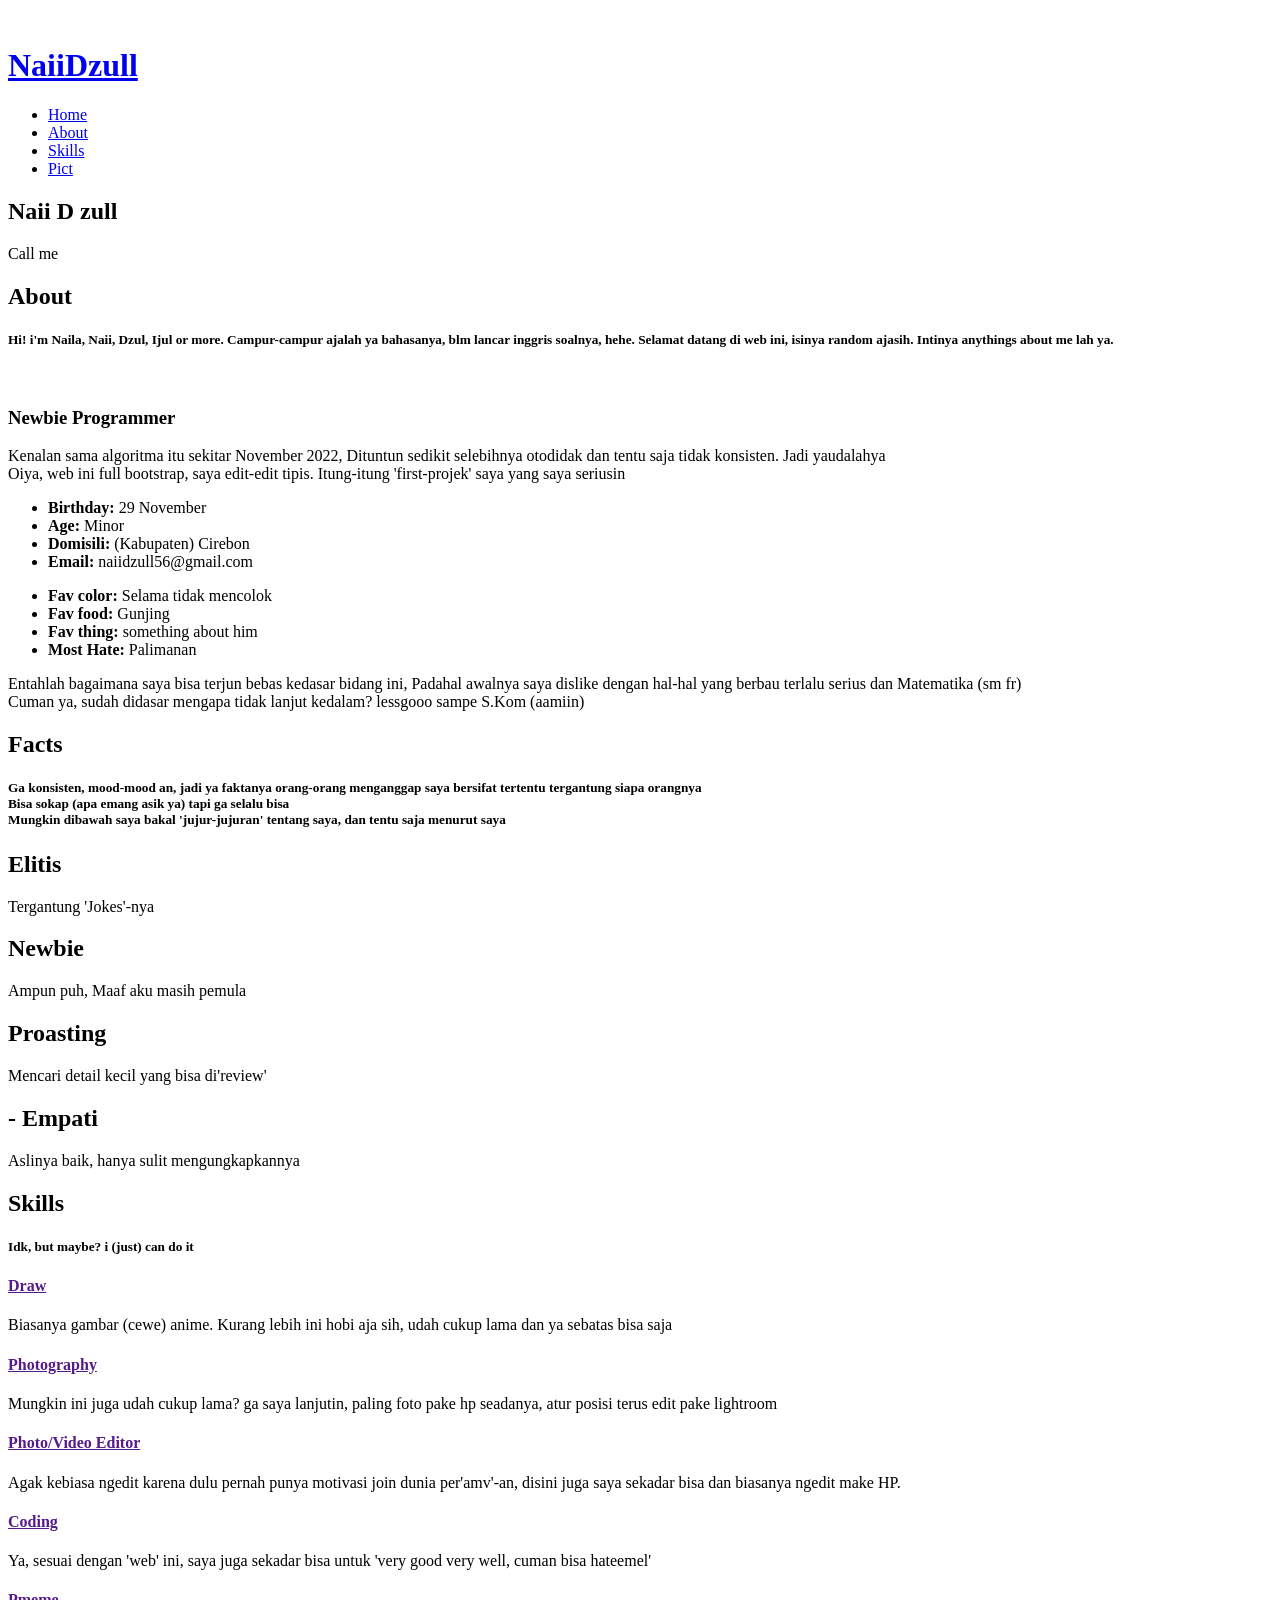
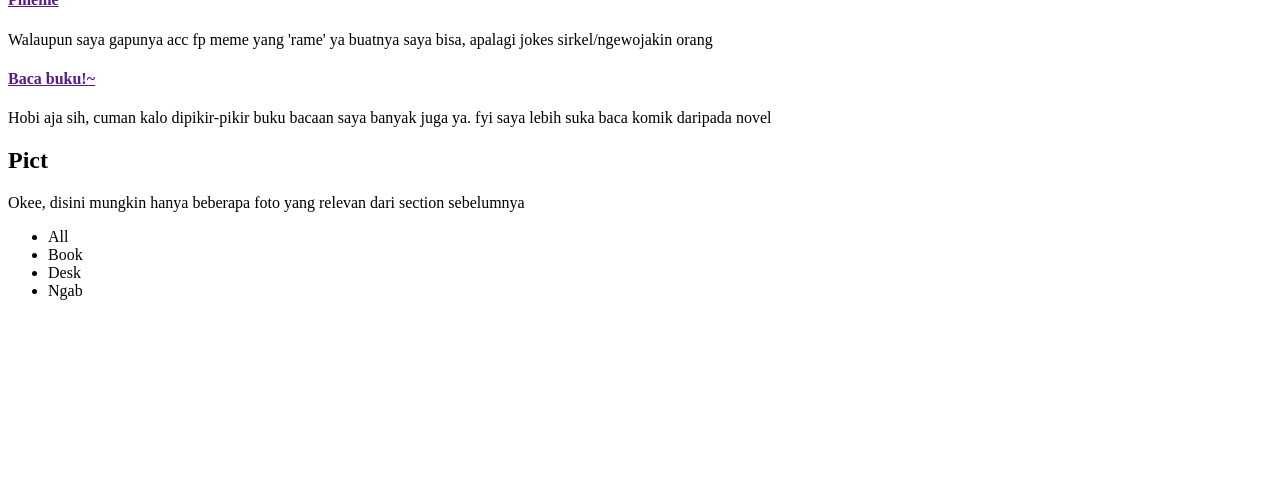
==== index.html @ 6e98211a "oke" ====
<!DOCTYPE html>
<html lang="en">

<head>
  <meta charset="utf-8">
  <meta content="width=device-width, initial-scale=1.0" name="viewport">

  <title>NaiiPortfolioStart</title>
  <meta content="" name="description">
  <meta content="" name="keywords">

  <!-- Favicons -->
  <link href="assets/img/favicon.png" rel="icon">
  <link href="assets/img/apple-touch-icon.png" rel="apple-touch-icon">

  <!-- Google Fonts -->
  <link href="https://fonts.googleapis.com/css?family=Open+Sans:300,300i,400,400i,600,600i,700,700i|Raleway:300,300i,400,400i,500,500i,600,600i,700,700i|Poppins:300,300i,400,400i,500,500i,600,600i,700,700i" rel="stylesheet">

  <!-- Vendor CSS Files -->
  <link href="assets/vendor/aos/aos.css" rel="stylesheet">
  <link href="assets/vendor/bootstrap/css/bootstrap.min.css" rel="stylesheet">
  <link href="assets/vendor/bootstrap-icons/bootstrap-icons.css" rel="stylesheet">
  <link href="assets/vendor/boxicons/css/boxicons.min.css" rel="stylesheet">
  <link href="assets/vendor/glightbox/css/glightbox.min.css" rel="stylesheet">
  <link href="assets/vendor/swiper/swiper-bundle.min.css" rel="stylesheet">


  <!-- Template Main CSS File -->
  <link href="assets/css/style.css" rel="stylesheet">

</head>

<body>

  <!-- ======= Mobile nav toggle button ======= -->
  <i class="bi bi-list mobile-nav-toggle d-xl-none"></i>

  <!-- ======= Header ======= -->
  <header id="header">
    <div class="d-flex flex-column">

      <div class="profile">
        <img src="assets/img/profile-img.jpg" alt="" class="img-fluid rounded-circle">
        <h1 class="text-light"><a href="index.html">NaiiDzull</a></h1>
        <div class="social-links mt-3 text-center">
          <a href="https://github.com/Ndzull" class="github"><i class="bx bxl-github"></i></a>
          <a href="https://www.facebook.com/naiidzull" class="facebook"><i class="bx bxl-facebook"></i></a>
          <a href="https://www.instagram.com/naiidzull_/" class="instagram"><i class="bx bxl-instagram"></i></a>
        </div>
      </div>

      <nav id="navbar" class="nav-menu navbar">
        <ul>
          <li><a href="#hero" class="nav-link scrollto active"><i class="bx bx-home"></i> <span>Home</span></a></li>
          <li><a href="#about" class="nav-link scrollto"><i class="bx bx-user"></i> <span>About</span></a></li>
          <li><a href="#services" class="nav-link scrollto"><i class="bx bx-server"></i> <span>Skills</span></a></li>
          <li><a href="#portfolio" class="nav-link scrollto"><i class="bx bx-book-content"></i> <span>Pict</span></a></li>
          
        </ul>
      </nav><!-- .nav-menu -->
    </div>
  </header><!-- End Header -->

  <!-- ======= Hero Section ======= -->
  <section id="hero" class="d-flex flex-column justify-content-center align-items-center">
    <div class="hero-container" data-aos="fade-in">
      <h1>Naii D zull</h1>
      <p>Call me <span class="typed" data-typed-items="Naii, Dzul, Ijul"></span></p>
    </div>
  </section><!-- End Hero -->

  <main id="main">

    <!-- ======= About Section ======= -->
    <section id="about" class="about">
      <div class="container">

        <div class="section-title">
          <h2>About</h2>
          <h5><p>Hi! i'm Naila, Naii, Dzul, Ijul or more. Campur-campur ajalah ya bahasanya, blm lancar inggris soalnya, hehe. Selamat datang di web ini, isinya random ajasih. Intinya anythings about me lah ya.</p></h5>
        </div>

        <div class="row">
          <div class="col-lg-4" data-aos="fade-right">
            <img src="assets/img/profile-img.jpg" class="img-fluid" alt="">
          </div>
          <div class="col-lg-8 pt-4 pt-lg-0 content" data-aos="fade-left">
            <h3>Newbie Programmer</h3>
            <p class="fst-italic">
              Kenalan sama algoritma itu sekitar November 2022, Dituntun sedikit selebihnya otodidak dan tentu saja tidak konsisten. Jadi yaudalahya
              <br> Oiya, web ini full bootstrap, saya edit-edit tipis. Itung-itung 'first-projek' saya yang saya seriusin
            </p>
            <div class="row">
              <div class="col-lg-6">
                <ul>
                  <li><i class="bi bi-chevron-right"></i> <strong>Birthday:</strong> <span>29 November</span></li>
                  <li><i class="bi bi-chevron-right"></i> <strong>Age:</strong> <span>Minor</span></li>
                  <li><i class="bi bi-chevron-right"></i> <strong>Domisili:</strong> <span>(Kabupaten) Cirebon</span></li>
                  <li><i class="bi bi-chevron-right"></i> <strong>Email:</strong> <span>naiidzull56@gmail.com</span></li>
                </ul>
              </div>
              <div class="col-lg-6">
                <ul>
                  <li><i class="bi bi-chevron-right"></i> <strong>Fav color:</strong> <span>Selama tidak mencolok</span></li>
                  <li><i class="bi bi-chevron-right"></i> <strong>Fav food:</strong> <span>Gunjing</span></li>
                  <li><i class="bi bi-chevron-right"></i> <strong>Fav thing:</strong> <span>something about him</span></li>
                  <li><i class="bi bi-chevron-right"></i> <strong>Most Hate:</strong> <span>Palimanan</span></li>
                </ul>
              </div>
            </div>
            <p>
              Entahlah bagaimana saya bisa terjun bebas kedasar bidang ini, Padahal awalnya saya dislike dengan hal-hal yang berbau terlalu serius dan Matematika (sm fr)
              <br>Cuman ya, sudah didasar mengapa tidak lanjut kedalam? lessgooo sampe S.Kom (aamiin)
            </p>
          </div>
        </div>

      </div>
    </section><!-- End About Section -->

    <!-- ======= Facts Section ======= -->
    <section id="facts" class="facts section-bg">
      <div class="container">

        <div class="section-title">
          <h2>Facts</h2>
          <h5><p>Ga konsisten, mood-mood an, jadi ya faktanya orang-orang menganggap saya bersifat tertentu tergantung siapa orangnya 
            <br>Bisa sokap (apa emang asik ya) tapi ga selalu bisa
            <br>Mungkin dibawah saya bakal 'jujur-jujuran' tentang saya, dan tentu saja menurut saya</p></h5>
        </div>

        <div class="row no-gutters">

          <div class="col-lg-3 col-md-6 d-md-flex align-items-md-stretch" data-aos="fade-up">
            <div class="count-box">
              <i class='bx bxs-shocked'></i>
              <h1><strong>Elitis</strong></h1>Tergantung 'Jokes'-nya
            </div>
          </div>

          <div class="col-lg-3 col-md-6 d-md-flex align-items-md-stretch" data-aos="fade-up" data-aos-delay="100">
            <div class="count-box">
              <i class='bx bxs-sleepy'></i>
              <h1><strong>Newbie</strong></h1>Ampun puh, Maaf aku masih pemula
            </div>
          </div>

          <div class="col-lg-3 col-md-6 d-md-flex align-items-md-stretch" data-aos="fade-up" data-aos-delay="200">
            <div class="count-box">
              <i class='bx bxs-wink-tongue' ></i>
              <h1><strong>Proasting</strong></h1>Mencari detail kecil yang bisa di'review'
            </div>
          </div>

          <div class="col-lg-3 col-md-6 d-md-flex align-items-md-stretch" data-aos="fade-up" data-aos-delay="300">
            <div class="count-box">
              <i class='bx bxs-sad' ></i>
              <h1><strong>- Empati</strong></h1>Aslinya baik, hanya sulit mengungkapkannya
            </div>
          </div>

        </div>

      </div>
    </section><!-- End Facts Section -->



    </section><!-- End Skills Section -->

     <!-- ======= Services Section ======= -->
     <section id="services" class="services">
      <div class="container">

        <div class="section-title">
          <h2>Skills</h2>
          <h5><p>Idk, but maybe? i (just) can do it</h5>
        </div>

        <div class="row">
          <div class="col-lg-4 col-md-6 icon-box" data-aos="fade-up">
            <div class="icon"><i class='bx bx-edit'></i></div>
            <h4 class="title"><a href="">Draw</a></h4>
            <p class="description">Biasanya gambar (cewe) anime. Kurang lebih ini hobi aja sih, udah cukup lama dan ya sebatas bisa saja</p>
          </div>
          <div class="col-lg-4 col-md-6 icon-box" data-aos="fade-up" data-aos-delay="100">
            <div class="icon"><i class='bx bxs-video-recording'></i></div>
            <h4 class="title"><a href="">Photography</a></h4>
            <p class="description">Mungkin ini juga udah cukup lama? ga saya lanjutin, paling foto pake hp seadanya, atur posisi terus edit pake lightroom</p>
          </div>
          <div class="col-lg-4 col-md-6 icon-box" data-aos="fade-up" data-aos-delay="200">
            <div class="icon"><i class='bx bx-photo-album' ></i></div>
            <h4 class="title"><a href="">Photo/Video Editor</a></h4>
            <p class="description">Agak kebiasa ngedit karena dulu pernah punya motivasi join dunia per'amv'-an, disini juga saya sekadar bisa dan biasanya ngedit make HP.</p>
          </div>
          <div class="col-lg-4 col-md-6 icon-box" data-aos="fade-up" data-aos-delay="300">
            <div class="icon"><i class='bx bx-code-alt'></i></div>
            <h4 class="title"><a href="">Coding</a></h4>
            <p class="description">Ya, sesuai dengan 'web' ini, saya juga sekadar bisa untuk 'very good very well, cuman bisa hateemel'</p>
          </div>
          <div class="col-lg-4 col-md-6 icon-box" data-aos="fade-up" data-aos-delay="400">
            <div class="icon"><i class='bx bx-wink-tongue'></i></div>
            <h4 class="title"><a href="">Pmeme</a></h4>
            <p class="description">Walaupun saya gapunya acc fp meme yang 'rame' ya buatnya saya bisa, apalagi jokes sirkel/ngewojakin orang</p>
          </div>
          <div class="col-lg-4 col-md-6 icon-box" data-aos="fade-up" data-aos-delay="500">
            <div class="icon"><i class='bx bx-book-open' ></i></div>
            <h4 class="title"><a href="">Baca buku!~</a></h4>
            <p class="description">Hobi aja sih, cuman kalo dipikir-pikir buku bacaan saya banyak juga ya. fyi saya lebih suka baca komik daripada novel</p>
          </div>
        </div>

      </div>
    </section><!-- End Services Section -->

    <!-- ======= Portfolio Section ======= -->
    <section id="portfolio" class="portfolio section-bg">
      <div class="container">

        <div class="section-title">
          <h2>Pict</h2>
          <p>Okee, disini mungkin hanya beberapa foto yang relevan dari section sebelumnya</p>
        </div>

        <div class="row" data-aos="fade-up">
          <div class="col-lg-12 d-flex justify-content-center">
            <ul id="portfolio-flters">
              <li data-filter="*" class="filter-active">All</li>
              <li data-filter=".filter-app">Book</li>
              <li data-filter=".filter-card">Desk</li>
              <li data-filter=".filter-web">Ngab</li>
            </ul>
          </div>
        </div>

        <div class="row portfolio-container" data-aos="fade-up" data-aos-delay="100">

          <div class="col-lg-4 col-md-6 portfolio-item filter-app">
            <div class="portfolio-wrap">
              <img src="assets/img/portfolio/portfolio-1.jpg" class="img-fluid" alt="">
              <div class="portfolio-links">
                <a href="assets/img/portfolio/portfolio-1.jpg" data-gallery="portfolioGallery" class="portfolio-lightbox" title="ROR coy"><i class="bx bx-plus"></i></a>
              </div>
            </div>
          </div>

          <div class="col-lg-4 col-md-6 portfolio-item filter-web">
            <div class="portfolio-wrap">
              <img src="assets/img/portfolio/portfolio-2.jpg" class="img-fluid" alt="">
              <div class="portfolio-links">
                <a href="assets/img/portfolio/portfolio-2.jpg" data-gallery="portfolioGallery" class="portfolio-lightbox" title="Baru ini"><i class="bx bx-plus"></i></a>
              </div>
            </div>
          </div>

          <div class="col-lg-4 col-md-6 portfolio-item filter-app">
            <div class="portfolio-wrap">
              <img src="assets/img/portfolio/portfolio-3.jpg" class="img-fluid" alt="">
              <div class="portfolio-links">
                <a href="assets/img/portfolio/portfolio-3.jpg" data-gallery="portfolioGallery" class="portfolio-lightbox" title="Bismillah taun depan"><i class="bx bx-plus"></i></a>
              </div>
            </div>
          </div>

          <div class="col-lg-4 col-md-6 portfolio-item filter-card">
            <div class="portfolio-wrap">
              <img src="assets/img/portfolio/portfolio-4.jpg" class="img-fluid" alt="">
              <div class="portfolio-links">
                <a href="assets/img/portfolio/portfolio-4.jpg" data-gallery="portfolioGallery" class="portfolio-lightbox" title="Kahf wangy wangy"><i class="bx bx-plus"></i></a>
              </div>
            </div>
          </div>

          <div class="col-lg-4 col-md-6 portfolio-item filter-web">
            <div class="portfolio-wrap">
              <img src="assets/img/portfolio/portfolio-5.jpg" class="img-fluid" alt="">
              <div class="portfolio-links">
                <a href="assets/img/portfolio/portfolio-5.jpg" data-gallery="portfolioGallery" class="portfolio-lightbox" title="ini hadiah bwt tmn"><i class="bx bx-plus"></i></a>
              </div>
            </div>
          </div>

          <div class="col-lg-4 col-md-6 portfolio-item filter-app">
            <div class="portfolio-wrap">
              <img src="assets/img/portfolio/portfolio-6.jpg" class="img-fluid" alt="">
              <div class="portfolio-links">
                <a href="assets/img/portfolio/portfolio-6.jpg" data-gallery="portfolioGallery" class="portfolio-lightbox" title="Aku punya ini"><i class="bx bx-plus"></i></a>
              </div>
            </div>
          </div>

          <div class="col-lg-4 col-md-6 portfolio-item filter-card">
            <div class="portfolio-wrap">
              <img src="assets/img/portfolio/portfolio-7.jpg" class="img-fluid" alt="">
              <div class="portfolio-links">
                <a href="assets/img/portfolio/portfolio-7.jpg" data-gallery="portfolioGallery" class="portfolio-lightbox" title="Pjuang energen"><i class="bx bx-plus"></i></a>
              </div>
            </div>
          </div>

          <div class="col-lg-4 col-md-6 portfolio-item filter-card">
            <div class="portfolio-wrap">
              <img src="assets/img/portfolio/portfolio-8.jpg" class="img-fluid" alt="">
              <div class="portfolio-links">
                <a href="assets/img/portfolio/portfolio-8.jpg" data-gallery="portfolioGallery" class="portfolio-lightbox" title="First tampilan abis up setup"><i class="bx bx-plus"></i></a>
              </div>
            </div>
          </div>

          <div class="col-lg-4 col-md-6 portfolio-item filter-web">
            <div class="portfolio-wrap">
              <img src="assets/img/portfolio/portfolio-9.jpg" class="img-fluid" alt="">
              <div class="portfolio-links">
                <a href="assets/img/portfolio/portfolio-9.jpg" data-gallery="portfolioGallery" class="portfolio-lightbox" title="Pas bwt ini"><i class="bx bx-plus"></i></a>
              </div>
            </div>
          </div>

        </div>

      </div>
    </section><!-- End Portfolio Section -->

   

   
  </main><!-- End #main -->

  <!-- ======= Footer ======= -->
  <footer id="footer">
    <div class="container">
      <div class="credits">
        <!-- All the links in the footer should remain intact. -->
        <!-- You can delete the links only if you purchased the pro version. -->
        <!-- Licensing information: https://bootstrapmade.com/license/ -->
        <!-- Purchase the pro version with working PHP/AJAX contact form: https://bootstrapmade.com/iportfolio-bootstrap-portfolio-websites-template/ -->
      </div>
    </div>
  </footer><!-- End  Footer -->

  <a href="#" class="back-to-top d-flex align-items-center justify-content-center"><i class="bi bi-arrow-up-short"></i></a>

  <!-- Vendor JS Files -->
  <script src="assets/vendor/purecounter/purecounter_vanilla.js"></script>
  <script src="assets/vendor/aos/aos.js"></script>
  <script src="assets/vendor/bootstrap/js/bootstrap.bundle.min.js"></script>
  <script src="assets/vendor/glightbox/js/glightbox.min.js"></script>
  <script src="assets/vendor/isotope-layout/isotope.pkgd.min.js"></script>
  <script src="assets/vendor/swiper/swiper-bundle.min.js"></script>
  <script src="assets/vendor/typed.js/typed.umd.js"></script>
  <script src="assets/vendor/waypoints/noframework.waypoints.js"></script>
  <script src="assets/vendor/php-email-form/validate.js"></script>

  <!-- Template Main JS File -->
  <script src="assets/js/main.js"></script>

</body>

</html>
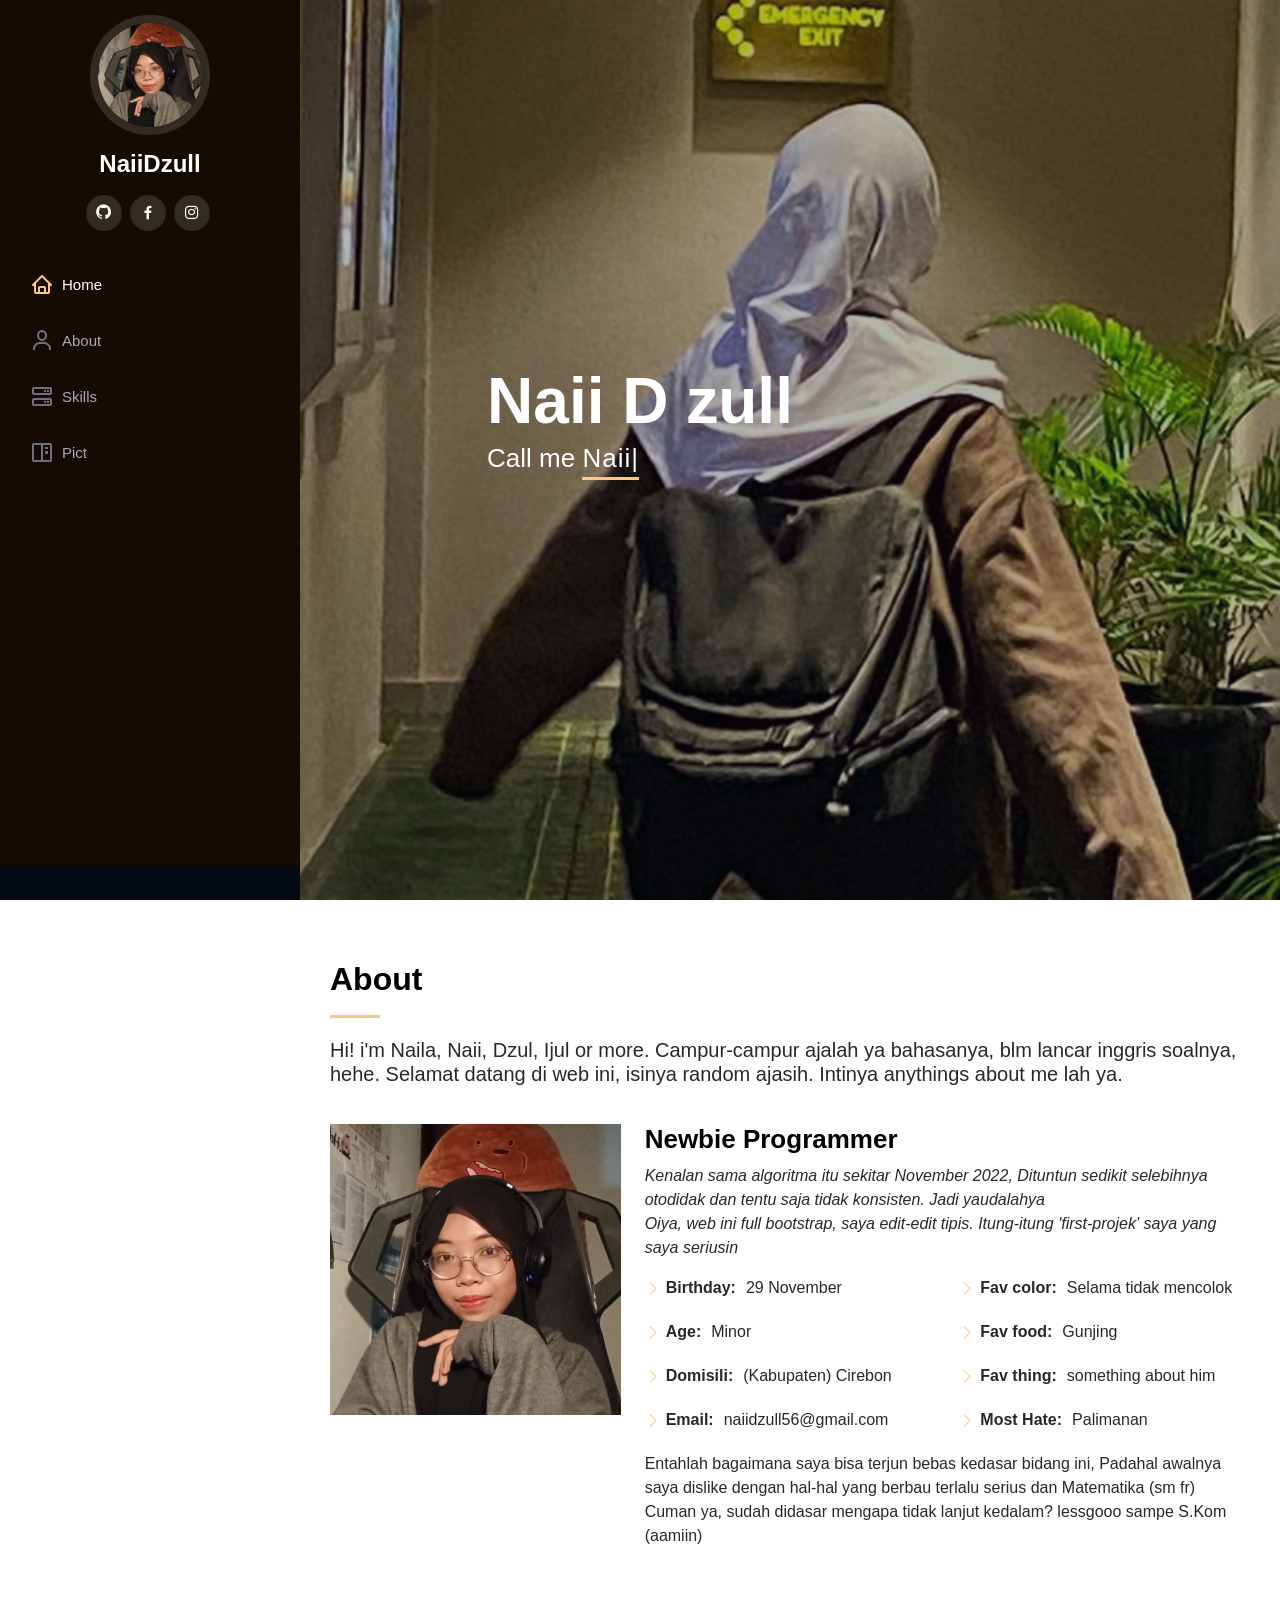
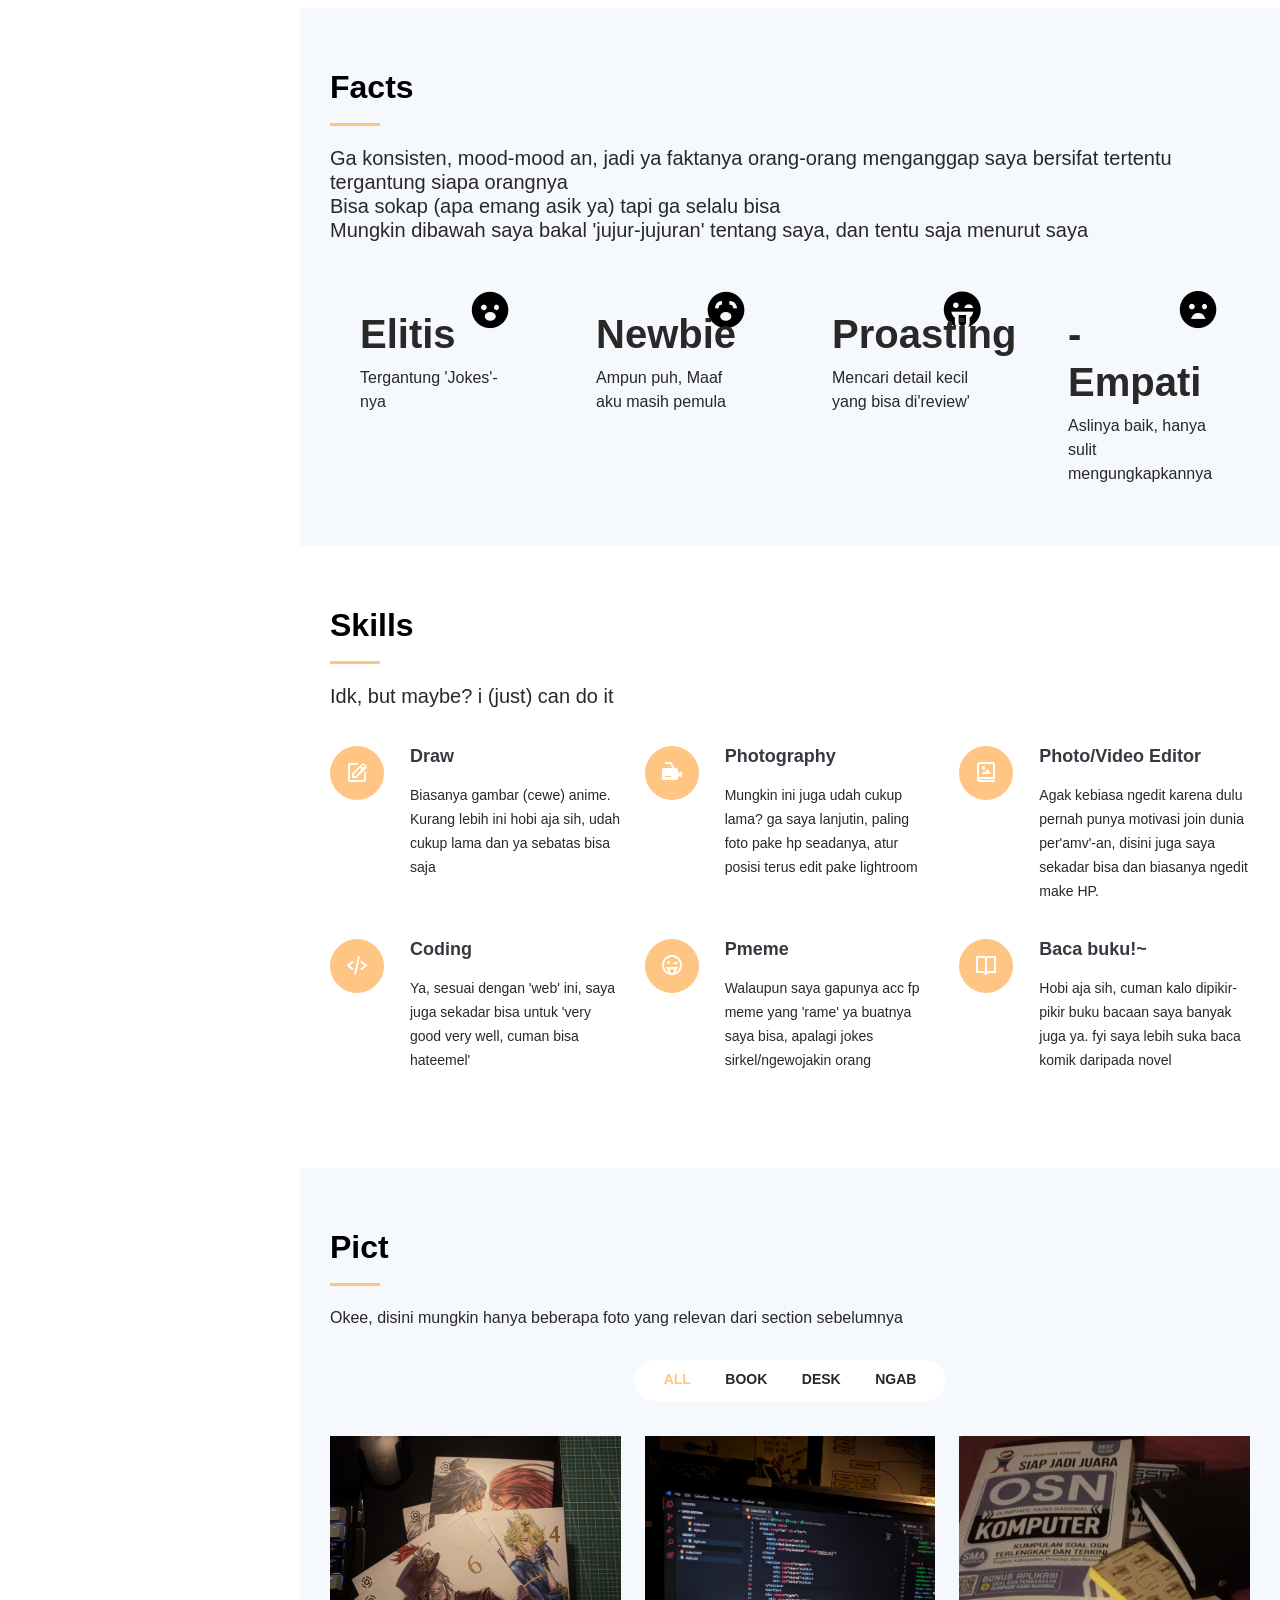
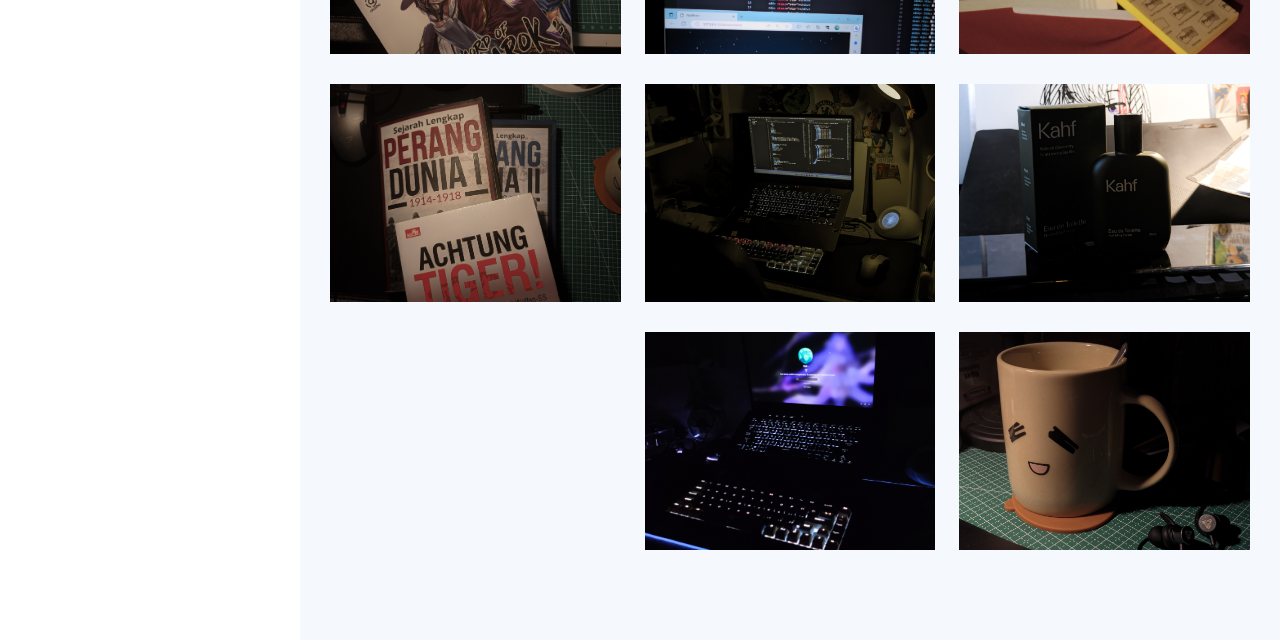
==== commit 70ee05c7: "Update index.html" ====
--- a/index.html
+++ b/index.html
@@ -311,7 +311,7 @@
             <div class="portfolio-wrap">
               <img src="assets/img/portfolio/portfolio-9.jpg" class="img-fluid" alt="">
               <div class="portfolio-links">
-                <a href="assets/img/portfolio/portfolio-9.jpg" data-gallery="portfolioGallery" class="portfolio-lightbox" title="Pas bwt ini"><i class="bx bx-plus"></i></a>
+                <a href="assets/img/portfolio/Portfolio-9.jpg" data-gallery="portfolioGallery" class="portfolio-lightbox" title="Pas bwt ini"><i class="bx bx-plus"></i></a>
               </div>
             </div>
           </div>
@@ -356,4 +356,4 @@
 
 </body>
 
-</html>+</html>
--- a/assets/css/style.css
+++ b/assets/css/style.css
@@ -0,0 +1,733 @@
+/**
+* Template Name: iPortfolio
+* Updated: May 30 2023 with Bootstrap v5.3.0
+* Template URL: https://bootstrapmade.com/iportfolio-bootstrap-portfolio-websites-template/
+* Author: BootstrapMade.com
+* License: https://bootstrapmade.com/license/
+*/
+
+/*--------------------------------------------------------------
+# General
+--------------------------------------------------------------*/
+body {
+  font-family: "Open Sans", sans-serif;
+  color: #292827;
+}
+
+a {
+  color: #ffc583;
+  text-decoration: none;
+}
+
+a:hover {
+  color: #ffc583;
+  text-decoration: none;
+}
+
+h1,
+h2,
+h3,
+h4,
+h5,
+h6 {
+  font-family: "Raleway", sans-serif;
+}
+
+/*--------------------------------------------------------------
+# Back to top button
+--------------------------------------------------------------*/
+.back-to-top {
+  position: fixed;
+  visibility: hidden;
+  opacity: 0;
+  right: 15px;
+  bottom: 15px;
+  z-index: 996;
+  background: #e1b586;
+  width: 40px;
+  height: 40px;
+  border-radius: 50px;
+  transition: all 0.4s;
+}
+
+.back-to-top i {
+  font-size: 28px;
+  color: #fff;
+  line-height: 0;
+}
+
+.back-to-top:hover {
+  background: #ffc583;
+  color: #fff;
+}
+
+.back-to-top.active {
+  visibility: visible;
+  opacity: 1;
+}
+
+/*--------------------------------------------------------------
+# Header
+--------------------------------------------------------------*/
+#header {
+  position: fixed;
+  top: 0;
+  left: 0;
+  bottom: 0;
+  width: 300px;
+  transition: all ease-in-out 0.3s;
+  z-index: 9997;
+  transition: all 0.5s;
+  padding: 0 15px;
+  background: #140c04;
+  overflow-y: auto;
+}
+
+#header .profile img {
+  margin: 15px auto;
+  display: block;
+  width: 120px;
+  border: 8px solid #312b21;
+}
+
+#header .profile h1 {
+  font-size: 24px;
+  margin: 0;
+  padding: 0;
+  font-weight: 600;
+  -moz-text-align-last: center;
+  text-align-last: center;
+  font-family: "Poppins", sans-serif;
+}
+
+#header .profile h1 a,
+#header .profile h1 a:hover {
+  color: #fff;
+  text-decoration: none;
+}
+
+#header .profile .social-links a {
+  font-size: 18px;
+  display: inline-block;
+  background: #312b21;
+  color: #fff;
+  line-height: 1;
+  padding: 8px 0;
+  margin-right: 4px;
+  border-radius: 50%;
+  text-align: center;
+  width: 36px;
+  height: 36px;
+  transition: 0.3s;
+}
+
+#header .profile .social-links a:hover {
+  background: #ffc583;
+  color: #fff;
+  text-decoration: none;
+}
+
+#main {
+  margin-left: 300px;
+}
+
+.container,
+.container-fluid {
+  padding-left: 30px;
+  padding-right: 30px;
+}
+
+@media (max-width: 1199px) {
+  #header {
+    left: -300px;
+  }
+
+  #main {
+    margin-left: 0;
+  }
+
+  .container,
+  .container-fluid {
+    padding-left: 12px;
+    padding-right: 12px;
+  }
+}
+
+/*--------------------------------------------------------------
+# Navigation Menu
+--------------------------------------------------------------*/
+/* Desktop Navigation */
+.nav-menu {
+  padding: 30px 0 0 0;
+}
+
+.nav-menu * {
+  margin: 0;
+  padding: 0;
+  list-style: none;
+}
+
+.nav-menu>ul>li {
+  position: relative;
+  white-space: nowrap;
+}
+
+.nav-menu a,
+.nav-menu a:focus {
+  display: flex;
+  align-items: center;
+  color: #a8a9b4;
+  padding: 12px 15px;
+  margin-bottom: 8px;
+  transition: 0.3s;
+  font-size: 15px;
+}
+
+.nav-menu a i,
+.nav-menu a:focus i {
+  font-size: 24px;
+  padding-right: 8px;
+  color: #6f7180;
+}
+
+.nav-menu a:hover,
+.nav-menu .active,
+.nav-menu .active:focus,
+.nav-menu li:hover>a {
+  text-decoration: none;
+  color: #fff;
+}
+
+.nav-menu a:hover i,
+.nav-menu .active i,
+.nav-menu .active:focus i,
+.nav-menu li:hover>a i {
+  color: #ffc583;
+}
+
+/* Mobile Navigation */
+.mobile-nav-toggle {
+  position: fixed;
+  right: 15px;
+  top: 15px;
+  z-index: 9998;
+  border: 0;
+  font-size: 24px;
+  transition: all 0.4s;
+  outline: none !important;
+  background-color: #ffc583;
+  color: #fff;
+  width: 40px;
+  height: 40px;
+  display: inline-flex;
+  align-items: center;
+  justify-content: center;
+  line-height: 0;
+  border-radius: 50px;
+  cursor: pointer;
+}
+
+.mobile-nav-active {
+  overflow: hidden;
+}
+
+.mobile-nav-active #header {
+  left: 0;
+}
+
+/*--------------------------------------------------------------
+# Hero Section
+--------------------------------------------------------------*/
+#hero {
+  width: 100%;
+  height: 100vh;
+  background: url("../img/hero-bg.jpg") top center;
+  background-size: cover;
+}
+
+#hero:before {
+  content: "";
+  background: rgba(5, 13, 24, 0.3);
+  position: absolute;
+  bottom: 0;
+  top: 0;
+  left: 0;
+  right: 0;
+  z-index: 1;
+}
+
+#hero .hero-container {
+  position: relative;
+  z-index: 2;
+  min-width: 300px;
+}
+
+#hero h1 {
+  margin: 0 0 10px 0;
+  font-size: 64px;
+  font-weight: 700;
+  line-height: 56px;
+  color: #fff;
+}
+
+#hero p {
+  color: #fff;
+  margin-bottom: 50px;
+  font-size: 26px;
+  font-family: "Poppins", sans-serif;
+}
+
+#hero p span {
+  color: #fff;
+  padding-bottom: 4px;
+  letter-spacing: 1px;
+  border-bottom: 3px solid #ffc583;
+}
+
+@media (min-width: 1024px) {
+  #hero {
+    background-attachment: fixed;
+  }
+}
+
+@media (max-width: 768px) {
+  #hero h1 {
+    font-size: 28px;
+    line-height: 36px;
+  }
+
+  #hero h2 {
+    font-size: 18px;
+    line-height: 24px;
+    margin-bottom: 30px;
+  }
+}
+
+/*--------------------------------------------------------------
+# Sections General
+--------------------------------------------------------------*/
+section {
+  padding: 60px 0;
+  overflow: hidden;
+}
+
+.section-bg {
+  background: #f5f8fd;
+}
+
+.section-title {
+  padding-bottom: 30px;
+}
+
+.section-title h2 {
+  font-size: 32px;
+  font-weight: bold;
+  margin-bottom: 20px;
+  padding-bottom: 20px;
+  position: relative;
+  color: #000000;
+}
+
+.section-title h2::after {
+  content: "";
+  position: absolute;
+  display: block;
+  width: 50px;
+  height: 3px;
+  background: #ffc583;
+  bottom: 0;
+  left: 0;
+}
+
+.section-title p {
+  margin-bottom: 0;
+}
+
+/*--------------------------------------------------------------
+# About
+--------------------------------------------------------------*/
+.about .content h3 {
+  font-weight: 700;
+  font-size: 26px;
+  color: #000000;
+}
+
+.about .content ul {
+  list-style: none;
+  padding: 0;
+}
+
+.about .content ul li {
+  margin-bottom: 20px;
+  display: flex;
+  align-items: center;
+}
+
+.about .content ul strong {
+  margin-right: 10px;
+}
+
+.about .content ul i {
+  font-size: 16px;
+  margin-right: 5px;
+  color: #ffc583;
+  line-height: 0;
+}
+
+.about .content p:last-child {
+  margin-bottom: 0;
+}
+
+/*--------------------------------------------------------------
+# Facts
+--------------------------------------------------------------*/
+.facts {
+  padding-bottom: 30px;
+}
+
+.facts .count-box {
+  padding: 30px;
+  width: 100%;
+}
+
+.facts .count-box i {
+  display: block;
+  font-size: 44px;
+  color: #000000;
+  float: right;
+  line-height: 0;
+}
+
+.facts .count-box span {
+  font-size: 48px;
+  line-height: 40px;
+  display: block;
+  font-weight: 700;
+  color: #050d18;
+  margin-left: 60px;
+}
+
+.facts .count-box p {
+  padding: 15px 0 0 0;
+  margin: 0 0 0 60px;
+  font-family: "Raleway", sans-serif;
+  font-size: 14px;
+  color: #122f57;
+}
+
+.facts .count-box a {
+  font-weight: 600;
+  display: block;
+  margin-top: 20px;
+  color: #122f57;
+  font-size: 15px;
+  font-family: "Poppins", sans-serif;
+  transition: ease-in-out 0.3s;
+}
+
+.facts .count-box a:hover {
+  color: #1f5297;
+}
+
+/*--------------------------------------------------------------
+# Portfolio
+--------------------------------------------------------------*/
+.portfolio .portfolio-item {
+  margin-bottom: 30px;
+}
+
+.portfolio #portfolio-flters {
+  padding: 0;
+  margin: 0 auto 35px auto;
+  list-style: none;
+  text-align: center;
+  background: #fff;
+  border-radius: 50px;
+  padding: 2px 15px;
+}
+
+.portfolio #portfolio-flters li {
+  cursor: pointer;
+  display: inline-block;
+  padding: 10px 15px 8px 15px;
+  font-size: 14px;
+  font-weight: 600;
+  line-height: 1;
+  text-transform: uppercase;
+  color: #272829;
+  margin-bottom: 5px;
+  transition: all 0.3s ease-in-out;
+}
+
+.portfolio #portfolio-flters li:hover,
+.portfolio #portfolio-flters li.filter-active {
+  color: #ffc583;
+}
+
+.portfolio #portfolio-flters li:last-child {
+  margin-right: 0;
+}
+
+.portfolio .portfolio-wrap {
+  transition: 0.3s;
+  position: relative;
+  overflow: hidden;
+  z-index: 1;
+}
+
+.portfolio .portfolio-wrap::before {
+  content: "";
+  background: rgba(255, 255, 255, 0.5);
+  position: absolute;
+  left: 0;
+  right: 0;
+  top: 0;
+  bottom: 0;
+  transition: all ease-in-out 0.3s;
+  z-index: 2;
+  opacity: 0;
+}
+
+.portfolio .portfolio-wrap .portfolio-links {
+  opacity: 1;
+  left: 0;
+  right: 0;
+  bottom: -60px;
+  z-index: 3;
+  position: absolute;
+  transition: all ease-in-out 0.3s;
+  display: flex;
+  justify-content: center;
+}
+
+.portfolio .portfolio-wrap .portfolio-links a {
+  color: #fff;
+  font-size: 28px;
+  text-align: center;
+  background: #ffc583;
+  transition: 0.3s;
+  width: 100%;
+}
+
+.portfolio .portfolio-wrap .portfolio-links a:hover {
+  background: #ffc583;
+}
+
+.portfolio .portfolio-wrap .portfolio-links a+a {
+  border-left: 1px solid #ffc583;
+}
+
+.portfolio .portfolio-wrap:hover::before {
+  top: 0;
+  left: 0;
+  right: 0;
+  bottom: 0;
+  opacity: 1;
+}
+
+.portfolio .portfolio-wrap:hover .portfolio-links {
+  opacity: 1;
+  bottom: 0;
+}
+
+/*--------------------------------------------------------------
+# Portfolio Details
+--------------------------------------------------------------*/
+.portfolio-details {
+  padding-top: 40px;
+}
+
+.portfolio-details .portfolio-details-slider img {
+  width: 100%;
+}
+
+.portfolio-details .portfolio-details-slider .swiper-pagination {
+  margin-top: 20px;
+  position: relative;
+}
+
+.portfolio-details .portfolio-details-slider .swiper-pagination .swiper-pagination-bullet {
+  width: 12px;
+  height: 12px;
+  background-color: #fff;
+  opacity: 1;
+  border: 1px solid #ffc583;
+}
+
+.portfolio-details .portfolio-details-slider .swiper-pagination .swiper-pagination-bullet-active {
+  background-color: #ffc583;
+}
+
+.portfolio-details .portfolio-info {
+  padding: 30px;
+  box-shadow: 0px 0 30px rgba(5, 13, 24, 0.08);
+}
+
+.portfolio-details .portfolio-info h3 {
+  font-size: 22px;
+  font-weight: 700;
+  margin-bottom: 20px;
+  padding-bottom: 20px;
+  border-bottom: 1px solid #eee;
+}
+
+.portfolio-details .portfolio-info ul {
+  list-style: none;
+  padding: 0;
+  font-size: 15px;
+}
+
+.portfolio-details .portfolio-info ul li+li {
+  margin-top: 10px;
+}
+
+.portfolio-details .portfolio-description {
+  padding-top: 30px;
+}
+
+.portfolio-details .portfolio-description h2 {
+  font-size: 26px;
+  font-weight: 700;
+  margin-bottom: 20px;
+}
+
+.portfolio-details .portfolio-description p {
+  padding: 0;
+}
+
+/*--------------------------------------------------------------
+# Services
+--------------------------------------------------------------*/
+.services .icon-box {
+  margin-bottom: 20px;
+}
+
+.services .icon {
+  float: left;
+  display: flex;
+  align-items: center;
+  justify-content: center;
+  width: 54px;
+  height: 54px;
+  background: #ffc583;
+  border-radius: 50%;
+  transition: 0.5s;
+  border: 1px solid #ffc583;
+}
+
+.services .icon i {
+  color: #fff;
+  font-size: 24px;
+  line-height: 0;
+}
+
+.services .icon-box:hover .icon {
+  background: #000000;
+}
+
+.services .icon-box:hover .icon i {
+  color: #ffc583;
+}
+
+.services .title {
+  margin-left: 80px;
+  font-weight: 700;
+  margin-bottom: 15px;
+  font-size: 18px;
+}
+
+.services .title a {
+  color: #343a40;
+}
+
+.services .title a:hover {
+  color: #ffc583;
+}
+
+.services .description {
+  margin-left: 80px;
+  line-height: 24px;
+  font-size: 14px;
+}
+
+
+/*--------------------------------------------------------------
+# Breadcrumbs
+--------------------------------------------------------------*/
+.breadcrumbs {
+  padding: 20px 0;
+  background: #f9f9f9;
+}
+
+.breadcrumbs h2 {
+  font-size: 26px;
+  font-weight: 300;
+}
+
+.breadcrumbs ol {
+  display: flex;
+  flex-wrap: wrap;
+  list-style: none;
+  padding: 0;
+  margin: 0;
+  font-size: 15px;
+}
+
+.breadcrumbs ol li+li {
+  padding-left: 10px;
+}
+
+.breadcrumbs ol li+li::before {
+  display: inline-block;
+  padding-right: 10px;
+  color: #0e2442;
+  content: "/";
+}
+
+@media (max-width: 768px) {
+  .breadcrumbs .d-flex {
+    display: block !important;
+  }
+
+  .breadcrumbs ol {
+    display: block;
+  }
+
+  .breadcrumbs ol li {
+    display: inline-block;
+  }
+}
+
+/*--------------------------------------------------------------
+# Footer
+--------------------------------------------------------------*/
+#footer {
+  padding: 15px;
+  color: #f4f6fd;
+  font-size: 14px;
+  position: fixed;
+  left: 0;
+  bottom: 0;
+  width: 300px;
+  z-index: 9999;
+  background: #040b14;
+}
+
+#footer .copyright {
+  text-align: center;
+}
+
+#footer .credits {
+  padding-top: 5px;
+  text-align: center;
+  font-size: 13px;
+  color: #eaebf0;
+}
+
+@media (max-width: 1199px) {
+  #footer {
+    position: static;
+    width: auto;
+    padding-right: 20px 15px;
+  }
+}
